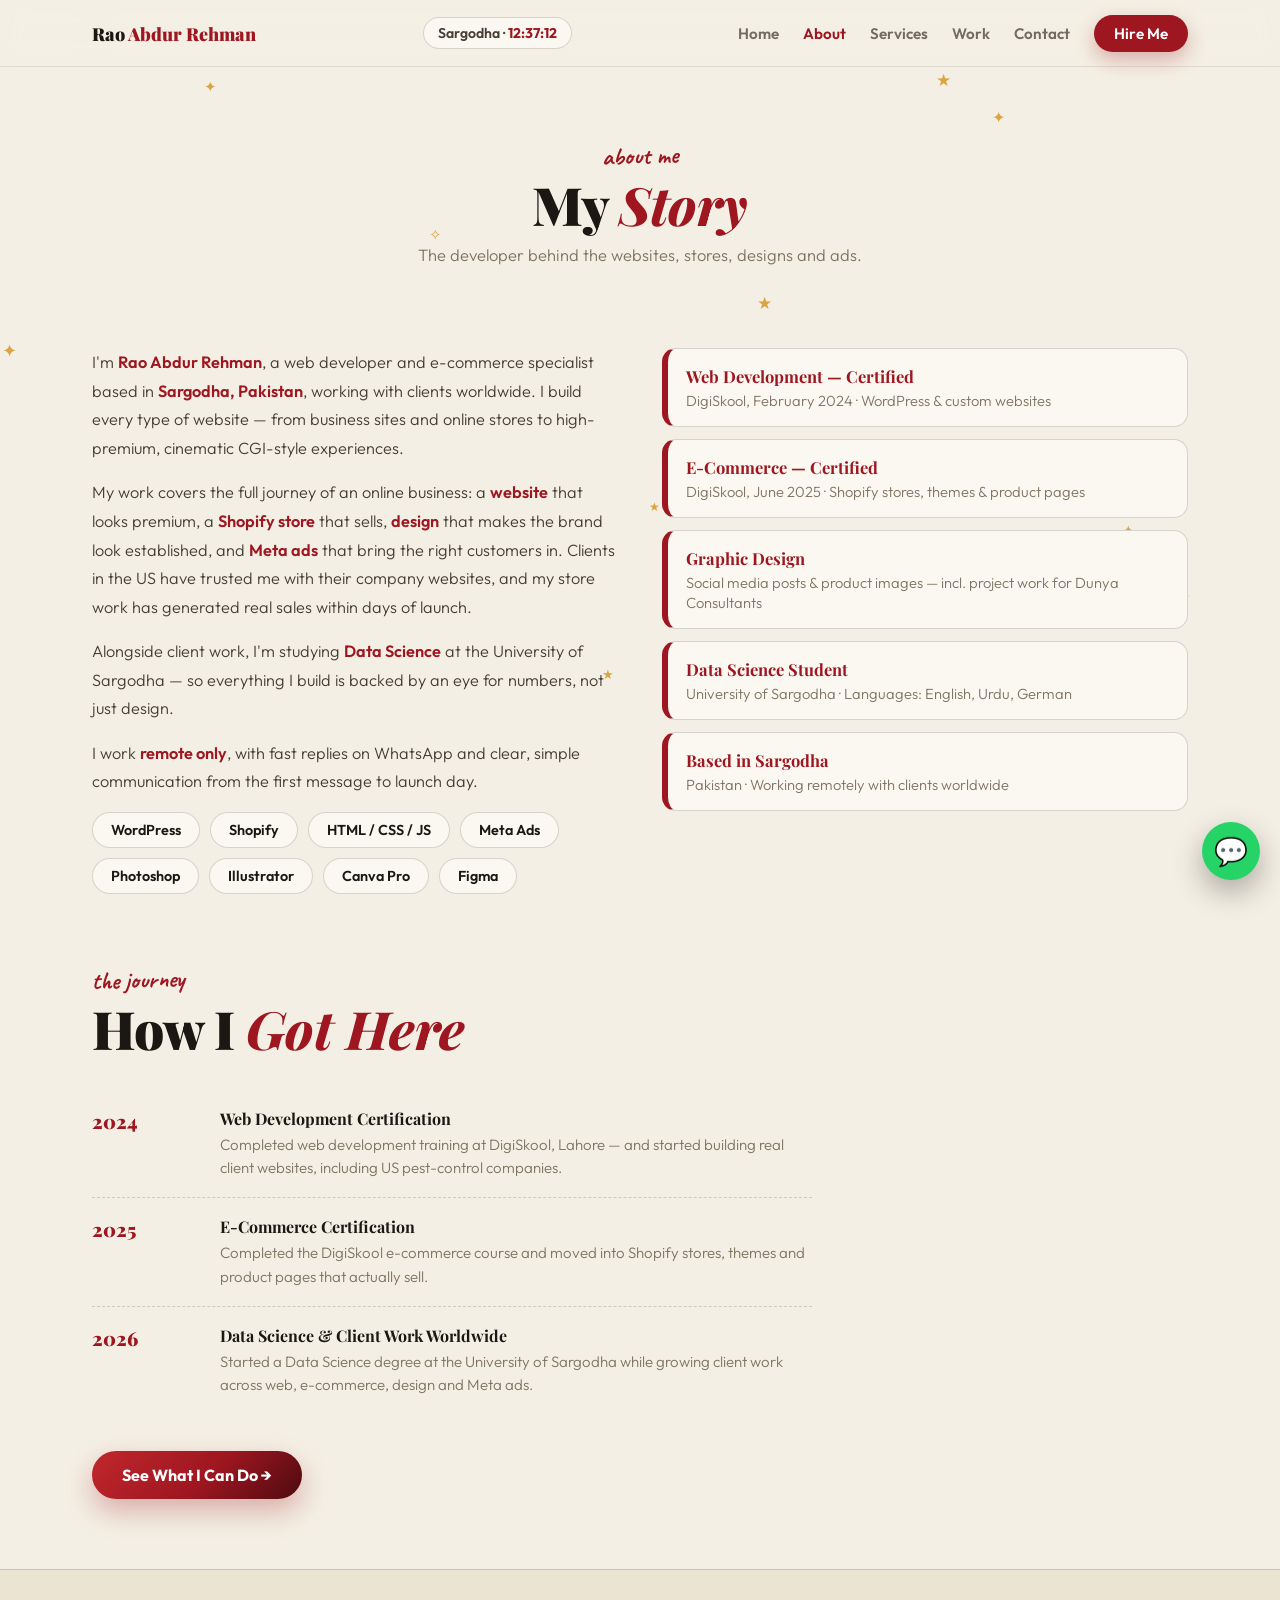
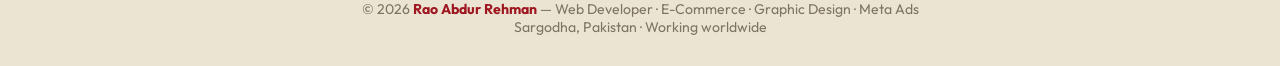
==== about.html @ e7308404 "Add files via upload" ====
<!DOCTYPE html>
<html lang="en">
<head>
<meta charset="UTF-8">
<meta name="viewport" content="width=device-width, initial-scale=1.0">
<title>About — Rao Abdur Rehman</title>
<meta name="description" content="About Rao Abdur Rehman — web developer, e-commerce specialist, graphic designer and Meta ads manager from Sargodha, Pakistan, studying Data Science at the University of Sargodha.">
<link rel="preconnect" href="https://fonts.googleapis.com">
<link rel="preconnect" href="https://fonts.gstatic.com" crossorigin>
<link href="https://fonts.googleapis.com/css2?family=Playfair+Display:ital,wght@0,600;0,800;0,900;1,600;1,800&family=Caveat:wght@600;700&family=Outfit:wght@300;400;500;600;700;800&display=swap" rel="stylesheet">
<link rel="stylesheet" href="style.css">
</head>
<body>

<nav>
  <div class="wrap nav-in">
    <a class="brand" href="index.html">Rao <span>Abdur Rehman</span></a>
    <div class="clock">Sargodha · <b id="clock">--:--:--</b></div>
    <div class="nav-links">
      <a href="index.html">Home</a>
      <a href="about.html" class="active">About</a>
      <a href="services.html">Services</a>
      <a href="work.html">Work</a>
      <a href="contact.html">Contact</a>
      <a href="https://wa.me/923198798119?text=Hi%20Rao%2C%20I%20want%20to%20discuss%20a%20project." target="_blank" rel="noopener" class="nav-cta">Hire Me</a>
    </div>
  </div>
</nav>

<div class="page-head">
  <div class="wrap">
    <span class="script sec-script">about me</span>
    <h2>My <em>Story</em></h2>
    <p class="sec-sub">The developer behind the websites, stores, designs and ads.</p>
  </div>
</div>

<section>
  <div class="wrap">
    <div class="about">
      <div class="reveal">
        <p>I'm <b>Rao Abdur Rehman</b>, a web developer and e-commerce specialist based in <b>Sargodha, Pakistan</b>, working with clients worldwide. I build every type of website — from business sites and online stores to high-premium, cinematic CGI-style experiences.</p>
        <p>My work covers the full journey of an online business: a <b>website</b> that looks premium, a <b>Shopify store</b> that sells, <b>design</b> that makes the brand look established, and <b>Meta ads</b> that bring the right customers in. Clients in the US have trusted me with their company websites, and my store work has generated real sales within days of launch.</p>
        <p>Alongside client work, I'm studying <b>Data Science</b> at the University of Sargodha — so everything I build is backed by an eye for numbers, not just design.</p>
        <p>I work <b>remote only</b>, with fast replies on WhatsApp and clear, simple communication from the first message to launch day.</p>
        <div class="chips">
          <span class="chip">WordPress</span><span class="chip">Shopify</span><span class="chip">HTML / CSS / JS</span><span class="chip">Meta Ads</span><span class="chip">Photoshop</span><span class="chip">Illustrator</span><span class="chip">Canva Pro</span><span class="chip">Figma</span>
        </div>
      </div>
      <div class="facts reveal">
        <div class="fact"><b>Web Development — Certified</b><span>DigiSkool, February 2024 · WordPress & custom websites</span></div>
        <div class="fact"><b>E-Commerce — Certified</b><span>DigiSkool, June 2025 · Shopify stores, themes & product pages</span></div>
        <div class="fact"><b>Graphic Design</b><span>Social media posts & product images — incl. project work for Dunya Consultants</span></div>
        <div class="fact"><b>Data Science Student</b><span>University of Sargodha · Languages: English, Urdu, German</span></div>
        <div class="fact"><b>Based in Sargodha</b><span>Pakistan · Working remotely with clients worldwide</span></div>
      </div>
    </div>
  </div>
</section>

<section style="padding-top:0">
  <div class="wrap">
    <div class="sec-head">
      <span class="script sec-script">the journey</span>
      <h2>How I <em>Got Here</em></h2>
    </div>
    <div class="timeline reveal">
      <div class="tl"><div class="yr">2024</div><div><h4>Web Development Certification</h4><p>Completed web development training at DigiSkool, Lahore — and started building real client websites, including US pest-control companies.</p></div></div>
      <div class="tl"><div class="yr">2025</div><div><h4>E-Commerce Certification</h4><p>Completed the DigiSkool e-commerce course and moved into Shopify stores, themes and product pages that actually sell.</p></div></div>
      <div class="tl"><div class="yr">2026</div><div><h4>Data Science & Client Work Worldwide</h4><p>Started a Data Science degree at the University of Sargodha while growing client work across web, e-commerce, design and Meta ads.</p></div></div>
    </div>
    <div style="margin-top:36px"><a class="btn btn-red" href="services.html">See What I Can Do →</a></div>
  </div>
</section>

<footer>
  <div class="wrap">© 2026 <b>Rao Abdur Rehman</b> — Web Developer · E-Commerce · Graphic Design · Meta Ads<br>Sargodha, Pakistan · Working worldwide</div>
</footer>

<a class="wa-float" href="https://wa.me/923198798119?text=Hi%20Rao%2C%20I%20want%20to%20discuss%20a%20project." target="_blank" rel="noopener" aria-label="Chat on WhatsApp">💬</a>
<script src="script.js"></script>
</body>
</html>
---- style.css ----
/* Rao Abdur Rehman — Personal Portfolio
   Theme: same as his graphic-designer portfolio (light cream, arched doors) */
:root{
  --paper:#f4efe4; --paper-2:#ece4d2; --card:#fbf8f1;
  --ink:#1b1712; --ink-2:#453e33; --muted:#7d7462;
  --line:rgba(27,23,18,.16); --line-soft:rgba(27,23,18,.09);
  --red:#9d1620; --red-bright:#c1272d; --red-deep:#4d0a10;
  --gold:#b8892f; --gold-bright:#d9a441;
  --room:#221016; --room-2:#2e161d;
  --shadow:0 24px 48px rgba(46,28,10,.16);
}
*{margin:0;padding:0;box-sizing:border-box}
html{scroll-behavior:smooth}
body{background:var(--paper);color:var(--ink-2);font-family:'Outfit',sans-serif;overflow-x:hidden}
a{text-decoration:none;color:inherit}
.wrap{max-width:1140px;margin:0 auto;padding:0 22px}
::selection{background:var(--red);color:#fff}
.script{font-family:'Caveat',cursive;font-weight:700;color:var(--red)}

/* sparkles */
.spark{position:fixed;color:var(--gold-bright);pointer-events:none;z-index:1;animation:twinkle 3.4s ease-in-out infinite}
@keyframes twinkle{0%,100%{opacity:.12;transform:scale(.7) rotate(0deg)}50%{opacity:.55;transform:scale(1.15) rotate(40deg)}}

/* ---------- NAV ---------- */
nav{position:fixed;top:0;left:0;right:0;z-index:60;background:color-mix(in srgb,var(--paper) 88%,transparent);backdrop-filter:blur(12px);border-bottom:1px solid var(--line-soft)}
.nav-in{display:flex;align-items:center;justify-content:space-between;height:66px;gap:14px}
.brand{font-family:'Playfair Display',Georgia,serif;font-weight:900;font-size:1.12rem;color:var(--ink);white-space:nowrap}
.brand span{color:var(--red)}
.clock{font-weight:600;font-size:.88rem;color:var(--ink-2);background:var(--card);border:1px solid var(--line);padding:6px 14px;border-radius:999px;white-space:nowrap}
.clock b{color:var(--red)}
.nav-links{display:flex;gap:24px;font-size:.95rem;font-weight:600;align-items:center}
.nav-links a{color:var(--ink-2);opacity:.75;transition:.25s}
.nav-links a:hover,.nav-links a.active{opacity:1;color:var(--red)}
.nav-cta{background:var(--red);color:#fff!important;padding:9px 20px;border-radius:999px;opacity:1!important;box-shadow:0 8px 20px rgba(157,22,32,.3)}
.nav-cta:hover{background:var(--red-bright);transform:translateY(-1px)}
@media(max-width:900px){.nav-links a:not(.nav-cta){display:none}.clock{display:none}}

/* ---------- BUTTONS ---------- */
.btn{padding:14px 30px;border-radius:999px;font-weight:700;font-size:1rem;transition:.25s;display:inline-block}
.btn-red{background:linear-gradient(135deg,var(--red-bright),var(--red) 55%,var(--red-deep));color:#fff;box-shadow:0 12px 28px rgba(157,22,32,.3)}
.btn-red:hover{transform:translateY(-2px) scale(1.02);box-shadow:0 18px 34px rgba(157,22,32,.38)}
.btn-ghost{border:1.5px solid var(--gold);color:var(--ink);background:rgba(251,248,241,.7)}
.btn-ghost:hover{background:#f0d98c;transform:translateY(-2px)}

/* ---------- HERO ---------- */
header{position:relative;padding:148px 0 0;background:linear-gradient(180deg,var(--paper),var(--paper-2))}
.hero{display:grid;grid-template-columns:1.12fr .88fr;gap:40px;align-items:center;position:relative;z-index:2;padding-bottom:56px}
@media(max-width:860px){.hero{grid-template-columns:1fr;text-align:center}}
.hello{font-family:'Caveat',cursive;font-weight:700;color:var(--red);font-size:clamp(1.7rem,3.4vw,2.3rem);transform:rotate(-1.5deg);display:inline-block}
h1{font-family:'Playfair Display',Georgia,serif;font-weight:900;color:var(--ink);font-size:clamp(2.9rem,7vw,5rem);line-height:1.02;margin:8px 0 4px;letter-spacing:-.01em}
h1 .gold{background:linear-gradient(115deg,var(--red) 10%,var(--gold-bright) 55%,var(--red-deep));-webkit-background-clip:text;background-clip:text;color:transparent;background-size:200% 100%;animation:shine 5s linear infinite}
@keyframes shine{to{background-position:200% 0}}
.roles{margin:16px 0 4px;font-size:1.12rem;font-weight:700;color:var(--ink);min-height:1.6em}
.roles .flip{display:inline-block;color:var(--red);animation:flipIn .6s cubic-bezier(.2,.9,.3,1.4)}
@keyframes flipIn{from{transform:rotateX(85deg) translateY(8px);opacity:0}to{transform:none;opacity:1}}
.hero p.lead{margin-top:12px;font-size:1.05rem;font-weight:300;line-height:1.65;color:var(--ink-2);max-width:540px}
@media(max-width:860px){.hero p.lead{margin-inline:auto}}
.hero-btns{display:flex;gap:14px;margin-top:28px;flex-wrap:wrap}
@media(max-width:860px){.hero-btns{justify-content:center}}
.hero-photo{position:relative;display:flex;justify-content:center}
.hero-photo .halo{position:absolute;width:80%;aspect-ratio:1;border-radius:50%;background:radial-gradient(circle,rgba(217,164,65,.4),transparent 65%);top:2%;animation:pulse 4.5s ease-in-out infinite}
@keyframes pulse{0%,100%{transform:scale(1);opacity:.8}50%{transform:scale(1.09);opacity:1}}
.hero-photo img{width:min(400px,86%);position:relative;filter:drop-shadow(0 24px 40px rgba(77,10,16,.3));animation:floaty 6s ease-in-out infinite}
@keyframes floaty{0%,100%{transform:translateY(0)}50%{transform:translateY(-13px)}}
.badge{position:absolute;right:2%;bottom:8%;width:118px;height:118px;z-index:3;animation:spin 16s linear infinite}
@keyframes spin{to{transform:rotate(360deg)}}
.badge text{font-size:10.2px;font-weight:700;letter-spacing:2.6px;fill:var(--red)}
.badge .star{font-size:20px;fill:var(--gold)}
@media(max-width:860px){.badge{display:none}}

/* hero strip */
.hero-strip{position:relative;z-index:2;border-top:1px solid var(--line);display:flex;flex-wrap:wrap;gap:8px 0;justify-content:space-between;padding:15px 0 17px;font-size:.7rem;font-weight:800;letter-spacing:.24em;text-transform:uppercase;color:var(--muted)}
.hero-strip .on{color:var(--ink)}

/* ---------- MARQUEE ---------- */
.marquee{background:var(--red-deep);border-block:1px solid rgba(217,164,65,.35);overflow:hidden;padding:13px 0}
.marquee-track{display:flex;width:max-content;animation:scrollx 30s linear infinite}
.marquee span{font-family:'Playfair Display',Georgia,serif;font-weight:700;font-size:1.02rem;letter-spacing:.16em;text-transform:uppercase;color:#f3dfba;padding:0 16px;white-space:nowrap}
.marquee span b{color:var(--gold-bright);font-weight:400}
@keyframes scrollx{from{transform:translateX(0)}to{transform:translateX(-50%)}}

/* ---------- STATS ---------- */
.stats{display:grid;grid-template-columns:repeat(4,1fr);gap:14px;margin:52px 0 0}
@media(max-width:760px){.stats{grid-template-columns:repeat(2,1fr)}}
.stat{background:var(--card);border:1.5px solid var(--line);border-radius:18px;padding:20px 10px;text-align:center;transition:.3s;box-shadow:var(--shadow)}
.stat:hover{transform:translateY(-4px) rotate(-.6deg);border-color:var(--gold)}
.stat b{font-family:'Playfair Display',Georgia,serif;font-size:1.9rem;color:var(--red);display:block}
.stat small{color:var(--muted);font-size:.83rem;font-weight:600}

/* ---------- SECTIONS ---------- */
section{padding:70px 0;position:relative;z-index:2}
.sec-head{margin-bottom:34px;max-width:760px}
.sec-head.center{margin-inline:auto;text-align:center}
.sec-script{font-size:1.55rem;transform:rotate(-1.5deg);display:inline-block}
h2{font-family:'Playfair Display',Georgia,serif;font-weight:900;color:var(--ink);font-size:clamp(2rem,4.8vw,3.3rem);line-height:1.04;margin:6px 0 10px;letter-spacing:-.01em}
h2 em{font-style:italic;font-weight:800;color:var(--red)}
.sec-sub{color:var(--muted);font-size:1.03rem;max-width:620px;line-height:1.6;font-weight:300}
.sec-head.center .sec-sub{margin-inline:auto}
.page-head{padding:140px 0 10px;text-align:center}
.page-head .sec-sub{margin-inline:auto}

/* reveal */
.reveal.in{animation:revealUp .65s cubic-bezier(.2,.8,.25,1) both}
@keyframes revealUp{from{opacity:0;transform:translateY(22px)}to{opacity:1;transform:none}}

/* ---------- DOORS (same shape & animation as the graphic-designer portfolio) ---------- */
.doors-sec{background:linear-gradient(180deg,var(--paper) 0%,var(--paper-2) 100%)}
.doors{display:grid;grid-template-columns:repeat(4,1fr);gap:18px;transition:transform .8s cubic-bezier(.55,.06,.75,.4),opacity .5s ease .3s}
.doors-clip{overflow:hidden;padding:28px;margin:-28px;scroll-margin-top:84px}
.doors.zoom{transform:scale(2.8);opacity:0}
.doors.back-in{animation:doorsIn .55s cubic-bezier(.2,.8,.25,1) both}
@keyframes doorsIn{from{opacity:0;transform:scale(1.05)}to{opacity:1;transform:none}}
@media (max-width:760px){.doors.zoom{transform:scale(3.3)}}
.door{appearance:none;background:transparent;border:0;cursor:pointer;font:inherit;text-align:center;padding:0;color:var(--ink);min-height:0;width:100%}
.door .frame{display:block;position:relative;height:290px;border-radius:150px 150px 12px 12px;background:linear-gradient(180deg,rgba(0,0,0,.28),rgba(0,0,0,0) 30%),var(--card);border:1.5px solid var(--ink);padding:12px 12px 0;overflow:hidden;box-shadow:var(--shadow);perspective:900px}
.door .inner-room{position:absolute;inset:12px 12px 0;border-radius:140px 140px 6px 6px;background:radial-gradient(200px 150px at 50% 30%,rgba(238,194,106,.35),transparent 70%),var(--room);display:flex;flex-direction:column;align-items:center;justify-content:center;gap:7px;padding:20px 14px}
.inner-room .ir-emoji{font-size:1.9rem;line-height:1}
.inner-room .ir-count{font-family:'Playfair Display',Georgia,serif;font-weight:900;font-size:2rem;color:#f6ecdc;line-height:1}
.inner-room .ir-label{font-size:.68rem;font-weight:800;letter-spacing:.2em;text-transform:uppercase;color:#cdbb9d}
.inner-room .ir-open{font-family:'Caveat',cursive;font-size:1.15rem;color:var(--gold-bright)}
.door .leaf{position:absolute;inset:12px 12px 0;border-radius:140px 140px 6px 6px;z-index:2;transform-origin:left center;transition:transform .8s cubic-bezier(.3,.7,.3,1);border:1.5px solid rgba(0,0,0,.45);display:flex;flex-direction:column;align-items:center;justify-content:center;gap:8px;backface-visibility:hidden}
.door[data-door="web"] .leaf{background:linear-gradient(165deg,#c1272d,#7c1019 70%)}
.door[data-door="shop"] .leaf{background:linear-gradient(165deg,#d9a441,#9a6d1c 70%)}
.door[data-door="design"] .leaf{background:linear-gradient(165deg,#31572c,#1c3319 70%)}
.door[data-door="ads"] .leaf{background:linear-gradient(165deg,#4a3226,#2a1a12 70%)}
.leaf .panel-lines{position:absolute;inset:16px;border:1.5px solid rgba(255,255,255,.28);border-radius:120px 120px 4px 4px;pointer-events:none}
.leaf .knob{position:absolute;right:16px;top:56%;width:15px;height:15px;border-radius:50%;background:radial-gradient(circle at 35% 35%,#ffe9b0,#b8892f 70%);border:1px solid rgba(0,0,0,.4);box-shadow:0 2px 6px rgba(0,0,0,.4)}
.leaf .door-num{font-family:'Caveat',cursive;font-size:1.6rem;color:rgba(255,255,255,.9);position:relative}
.door.open .leaf{transform:rotateY(-102deg)}
.door .door-name{display:block;margin-top:16px;font-family:'Playfair Display',Georgia,serif;font-weight:800;font-size:1.14rem;color:var(--ink);line-height:1.25}
.door .door-tag{display:block;margin-top:4px;font-size:.86rem;color:var(--muted)}
.door:focus-visible{outline:3px solid var(--gold);outline-offset:4px;border-radius:14px}
.door:not(.open):hover .leaf{transform:rotateY(-14deg)}
.knock-hint{text-align:center;margin:20px 0 0;font-family:'Caveat',cursive;font-size:1.3rem;color:var(--gold)}
@media (max-width:900px){.doors{grid-template-columns:repeat(2,1fr)}}
@media (max-width:520px){.door .frame{height:225px}}

/* room panel */
.room{margin-top:30px;background:linear-gradient(170deg,var(--room-2),var(--room));border:1.5px solid var(--ink);border-radius:20px;padding:clamp(22px,4vw,40px);color:#e9dcc4;box-shadow:var(--shadow);position:relative;overflow:hidden;scroll-margin-top:84px}
.room[hidden]{display:none}
.room.enter{animation:roomIn .6s cubic-bezier(.2,.8,.25,1) both}
@keyframes roomIn{from{opacity:0;transform:scale(1.05) translateY(16px)}to{opacity:1;transform:none}}
.room-back{position:relative;z-index:2;appearance:none;cursor:pointer;font:inherit;display:inline-flex;align-items:center;gap:8px;margin-bottom:20px;background:transparent;color:var(--gold-bright);border:1.5px solid rgba(238,194,106,.55);font-weight:800;font-size:.86rem;padding:10px 18px;border-radius:999px;min-height:2.75rem;transition:background .15s ease,color .15s ease}
.room-back:hover{background:var(--gold-bright);color:#2a1403}
.room .rk{font-family:'Caveat',cursive;font-size:1.3rem;color:var(--gold-bright)}
.room h3{font-family:'Playfair Display',Georgia,serif;font-weight:900;font-size:clamp(1.8rem,4vw,2.6rem);color:#f6ecdc;margin:4px 0 10px}
.room p{max-width:640px;line-height:1.65;font-weight:300;color:#e9dcc4}
.room ul{list-style:none;max-width:560px;margin:24px 0 6px;text-align:left}
.room li{background:rgba(251,248,241,.07);border:1px solid rgba(238,194,106,.25);border-radius:12px;padding:12px 16px 12px 42px;margin-bottom:10px;position:relative;font-weight:400;color:#f0e4cb}
.room li::before{content:"✦";position:absolute;left:15px;color:var(--gold-bright)}
.room .cta{margin-top:26px}

/* ---------- CARDS / SERVICES PAGE ---------- */
.grid2{display:grid;grid-template-columns:repeat(2,1fr);gap:22px}
@media(max-width:860px){.grid2{grid-template-columns:1fr}}
.scard{background:var(--card);border:1.5px solid var(--line);border-radius:20px;padding:32px 28px;transition:.3s;position:relative;overflow:hidden;box-shadow:var(--shadow)}
.scard::before{content:"";position:absolute;inset:0;background:radial-gradient(420px 200px at 15% -10%,rgba(217,164,65,.16),transparent 60%);pointer-events:none}
.scard:hover{transform:translateY(-5px);border-color:var(--gold)}
.scard .ico{font-size:2rem;margin-bottom:14px}
.scard h3{font-family:'Playfair Display',Georgia,serif;font-size:1.45rem;font-weight:800;color:var(--red);margin-bottom:10px}
.scard p{font-weight:300;line-height:1.65;color:var(--ink-2);margin-bottom:16px}
.scard ul{list-style:none;margin-bottom:22px}
.scard li{padding:6px 0 6px 24px;position:relative;font-size:.95rem;color:var(--ink-2);font-weight:300}
.scard li::before{content:"✦";position:absolute;left:0;color:var(--gold)}

/* process */
.steps{display:grid;grid-template-columns:repeat(4,1fr);gap:16px}
@media(max-width:900px){.steps{grid-template-columns:repeat(2,1fr)}}
@media(max-width:520px){.steps{grid-template-columns:1fr}}
.step{background:var(--card);border:1.5px solid var(--line);border-radius:18px;padding:24px 20px;text-align:center;transition:.3s}
.step:hover{transform:translateY(-4px);border-color:var(--gold)}
.step .n{font-family:'Caveat',cursive;font-size:1.7rem;color:var(--gold)}
.step h4{font-family:'Playfair Display',Georgia,serif;color:var(--ink);font-size:1.12rem;margin:4px 0 8px}
.step p{font-size:.92rem;font-weight:300;color:var(--muted);line-height:1.55}

/* ---------- ABOUT ---------- */
.about{display:grid;grid-template-columns:1fr 1fr;gap:44px;align-items:start}
@media(max-width:860px){.about{grid-template-columns:1fr}}
.about p{line-height:1.75;font-weight:300;color:var(--ink-2);margin-bottom:16px;font-size:1.02rem}
.about p b{color:var(--red);font-weight:600}
.facts{display:grid;gap:12px}
.fact{background:var(--card);border:1.5px solid var(--line);border-left:6px solid var(--red);border-radius:14px;padding:16px 18px;transition:.3s}
.fact:hover{transform:translateX(6px);border-color:var(--gold)}
.fact b{display:block;font-family:'Playfair Display',Georgia,serif;color:var(--red);font-size:1.03rem;margin-bottom:3px}
.fact span{font-size:.92rem;color:var(--muted);font-weight:300}
.chips{display:flex;flex-wrap:wrap;gap:10px;margin-top:8px}
.chip{background:var(--card);border:1.5px solid var(--line);border-radius:999px;padding:8px 18px;font-weight:600;font-size:.9rem;color:var(--ink);transition:.25s}
.chip:hover{border-color:var(--gold);background:#f0d98c;transform:translateY(-2px)}
.timeline{display:grid;gap:0;max-width:720px}
.tl{display:grid;grid-template-columns:110px 1fr;gap:18px;padding:18px 0;border-bottom:1px dashed var(--line)}
.tl:last-child{border-bottom:0}
.tl .yr{font-family:'Playfair Display',Georgia,serif;font-weight:900;color:var(--red);font-size:1.2rem}
.tl h4{font-family:'Playfair Display',Georgia,serif;color:var(--ink);margin-bottom:4px}
.tl p{font-size:.94rem;font-weight:300;color:var(--muted);line-height:1.55}

/* ---------- WORK ---------- */
.work{display:grid;grid-template-columns:repeat(3,1fr);gap:18px}
@media(max-width:860px){.work{grid-template-columns:1fr}}
.w{background:var(--card);border:1.5px solid var(--line);border-radius:18px;padding:24px;transition:.3s;box-shadow:var(--shadow)}
.w:hover{border-color:var(--gold);transform:translateY(-5px) rotate(-.5deg)}
.w .tag{font-size:.68rem;font-weight:800;letter-spacing:.18em;text-transform:uppercase;color:var(--gold)}
.w h4{font-family:'Playfair Display',Georgia,serif;color:var(--red);font-size:1.16rem;margin:6px 0 6px}
.w p{font-size:.92rem;font-weight:300;color:var(--muted);line-height:1.55}
.w a{color:var(--red);font-size:.85rem;font-weight:700;display:inline-block;margin-top:10px}
.w a:hover{color:var(--gold)}

/* ---------- CONTACT ---------- */
.contact-cards{display:grid;grid-template-columns:repeat(2,1fr);gap:20px;max-width:760px;margin:0 auto}
@media(max-width:700px){.contact-cards{grid-template-columns:1fr}}
.ccard{background:var(--card);border:1.5px solid var(--line);border-radius:20px;padding:30px 24px;text-align:center;transition:.3s;box-shadow:var(--shadow)}
.ccard:hover{transform:translateY(-5px);border-color:var(--gold)}
.ccard .ico{font-size:2.2rem;margin-bottom:10px}
.ccard h3{font-family:'Playfair Display',Georgia,serif;color:var(--ink);margin-bottom:6px}
.ccard p{color:var(--muted);font-weight:300;font-size:.95rem;margin-bottom:18px;line-height:1.55}

/* CTA band + footer */
.cta-band{background:linear-gradient(160deg,var(--room-2),var(--room));border-radius:24px;padding:clamp(28px,5vw,52px);text-align:center;color:#e9dcc4;box-shadow:var(--shadow)}
.cta-band h2{color:#f6ecdc}
.cta-band p{max-width:540px;margin:0 auto;color:#cdbb9d;font-weight:300;line-height:1.65}
.cta-band .row{display:flex;gap:14px;justify-content:center;margin-top:28px;flex-wrap:wrap}
footer{padding:30px 0;text-align:center;border-top:1px solid var(--line);color:var(--muted);font-size:.88rem;background:var(--paper-2)}
footer b{color:var(--red)}
.wa-float{position:fixed;right:20px;bottom:20px;z-index:70;width:58px;height:58px;border-radius:50%;background:#25d366;display:flex;align-items:center;justify-content:center;font-size:1.7rem;box-shadow:0 12px 30px rgba(0,0,0,.3);transition:.25s;animation:pulse 3s ease-in-out infinite}
.wa-float:hover{transform:scale(1.1)}
@media (prefers-reduced-motion: reduce){
  .door .leaf,.doors{transition:none}
  .room.enter,.doors.back-in,.reveal.in{animation:none}
}
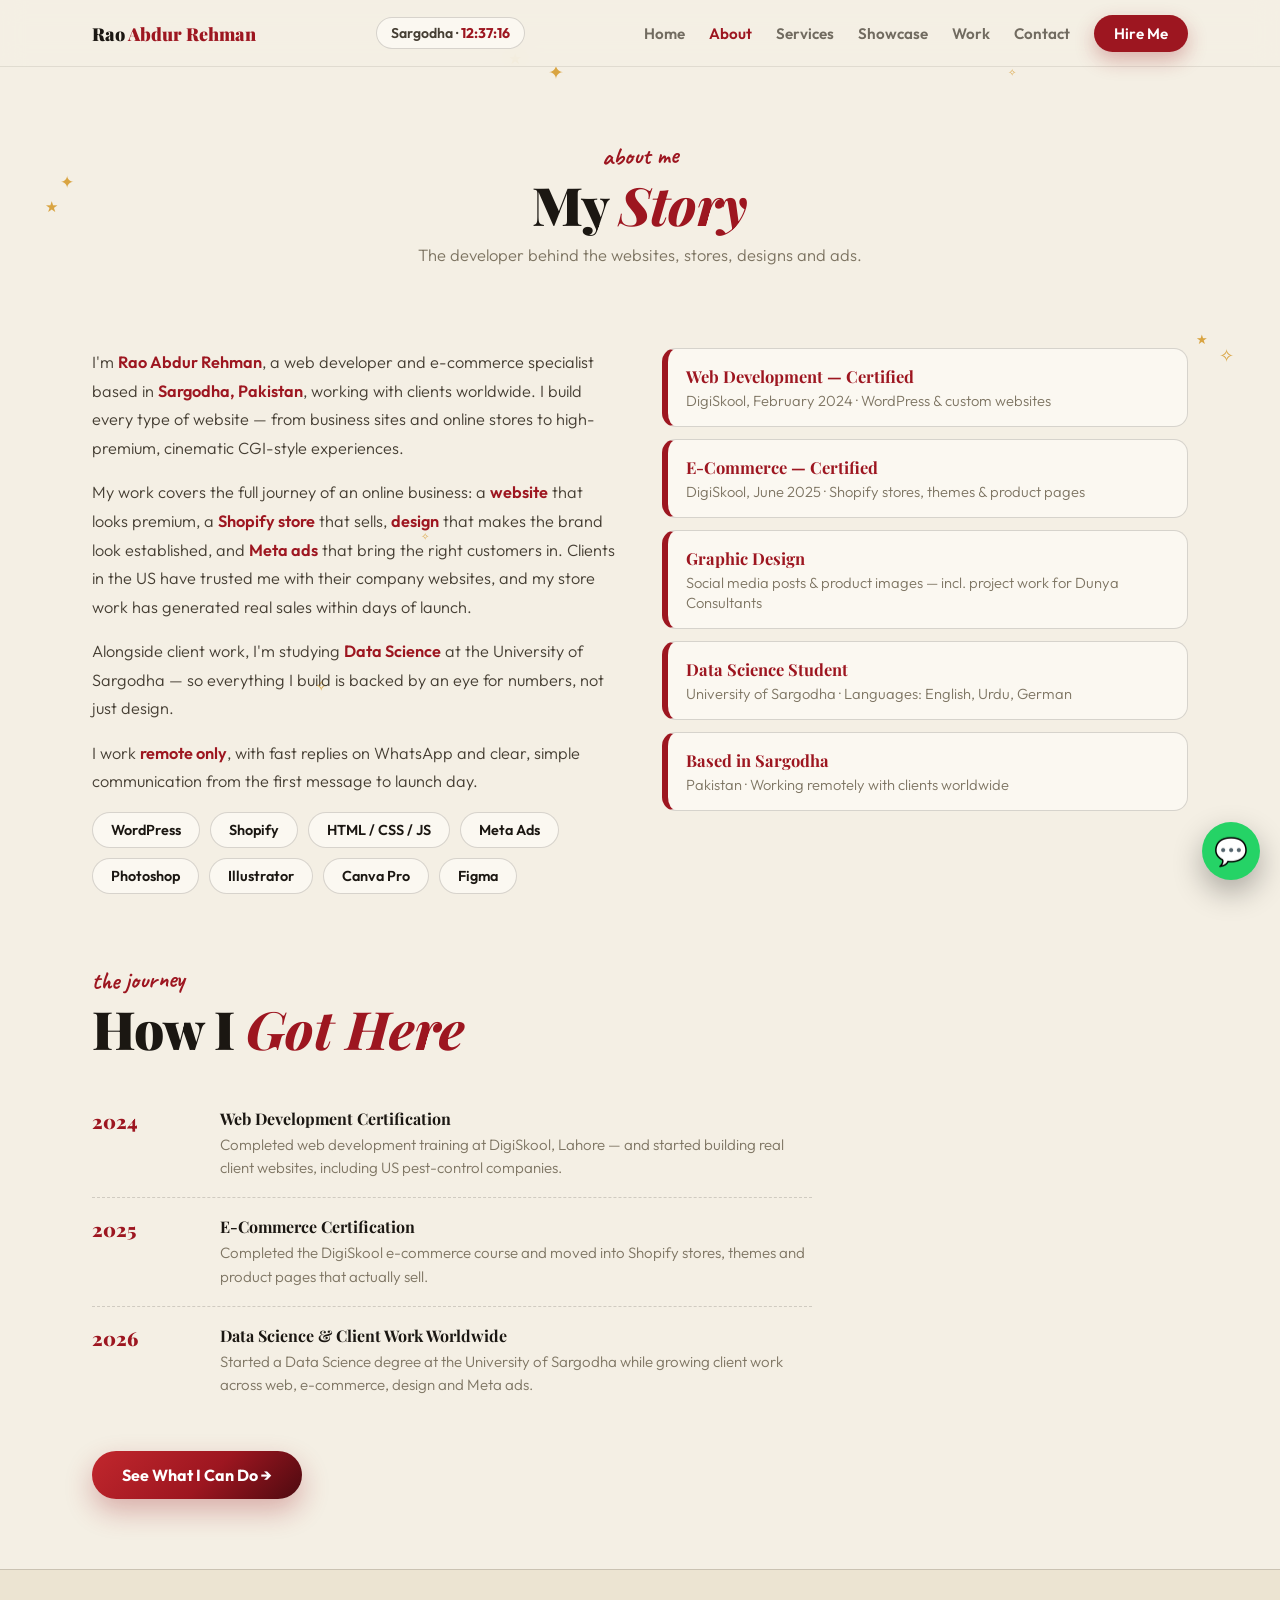
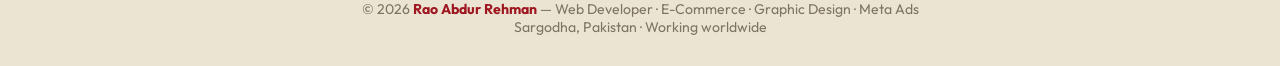
==== commit 8e5becd9: "Add files via upload" ====
--- a/about.html
+++ b/about.html
@@ -20,6 +20,7 @@
       <a href="index.html">Home</a>
       <a href="about.html" class="active">About</a>
       <a href="services.html">Services</a>
+      <a href="showcase.html">Showcase</a>
       <a href="work.html">Work</a>
       <a href="contact.html">Contact</a>
       <a href="https://wa.me/923198798119?text=Hi%20Rao%2C%20I%20want%20to%20discuss%20a%20project." target="_blank" rel="noopener" class="nav-cta">Hire Me</a>
--- a/style.css
+++ b/style.css
@@ -213,6 +213,25 @@
 .ccard h3{font-family:'Playfair Display',Georgia,serif;color:var(--ink);margin-bottom:6px}
 .ccard p{color:var(--muted);font-weight:300;font-size:.95rem;margin-bottom:18px;line-height:1.55}
 
+/* ---------- SHOWCASE GALLERY (inside the rooms) ---------- */
+.gallery{display:grid;grid-template-columns:repeat(3,1fr);gap:16px;margin-top:26px}
+@media(max-width:860px){.gallery{grid-template-columns:repeat(2,1fr)}}
+@media(max-width:520px){.gallery{grid-template-columns:1fr}}
+.gallery.wide{grid-template-columns:repeat(2,1fr)}
+@media(max-width:700px){.gallery.wide{grid-template-columns:1fr}}
+.g-item{margin:0;border-radius:16px;overflow:hidden;background:#170a0e;border:1px solid rgba(238,194,106,.3);transition:.35s;position:relative}
+.g-item:hover{transform:translateY(-5px);border-color:var(--gold-bright);box-shadow:0 20px 40px rgba(0,0,0,.45)}
+.g-item img{width:100%;height:100%;object-fit:cover;display:block;aspect-ratio:1/1;transition:transform .6s cubic-bezier(.2,.8,.25,1)}
+.gallery.wide .g-item img{aspect-ratio:16/10}
+.g-item:hover img{transform:scale(1.06)}
+.g-item figcaption{padding:12px 14px;font-size:.88rem;color:#e9dcc4;line-height:1.45}
+.g-item figcaption b{display:block;font-family:'Playfair Display',Georgia,serif;color:#f6ecdc;font-size:.98rem;margin-bottom:2px}
+.g-item figcaption .by{color:var(--gold-bright);font-size:.74rem;font-weight:800;letter-spacing:.14em;text-transform:uppercase}
+.showreel{margin-top:26px;border-radius:16px;overflow:hidden;border:1px solid rgba(238,194,106,.35);box-shadow:0 20px 44px rgba(0,0,0,.4)}
+.showreel video{width:100%;display:block;max-height:520px;background:#000}
+.showreel figcaption{padding:12px 14px;font-size:.88rem;color:#e9dcc4;background:#170a0e}
+.showreel figcaption b{font-family:'Playfair Display',Georgia,serif;color:#f6ecdc}
+
 /* CTA band + footer */
 .cta-band{background:linear-gradient(160deg,var(--room-2),var(--room));border-radius:24px;padding:clamp(28px,5vw,52px);text-align:center;color:#e9dcc4;box-shadow:var(--shadow)}
 .cta-band h2{color:#f6ecdc}
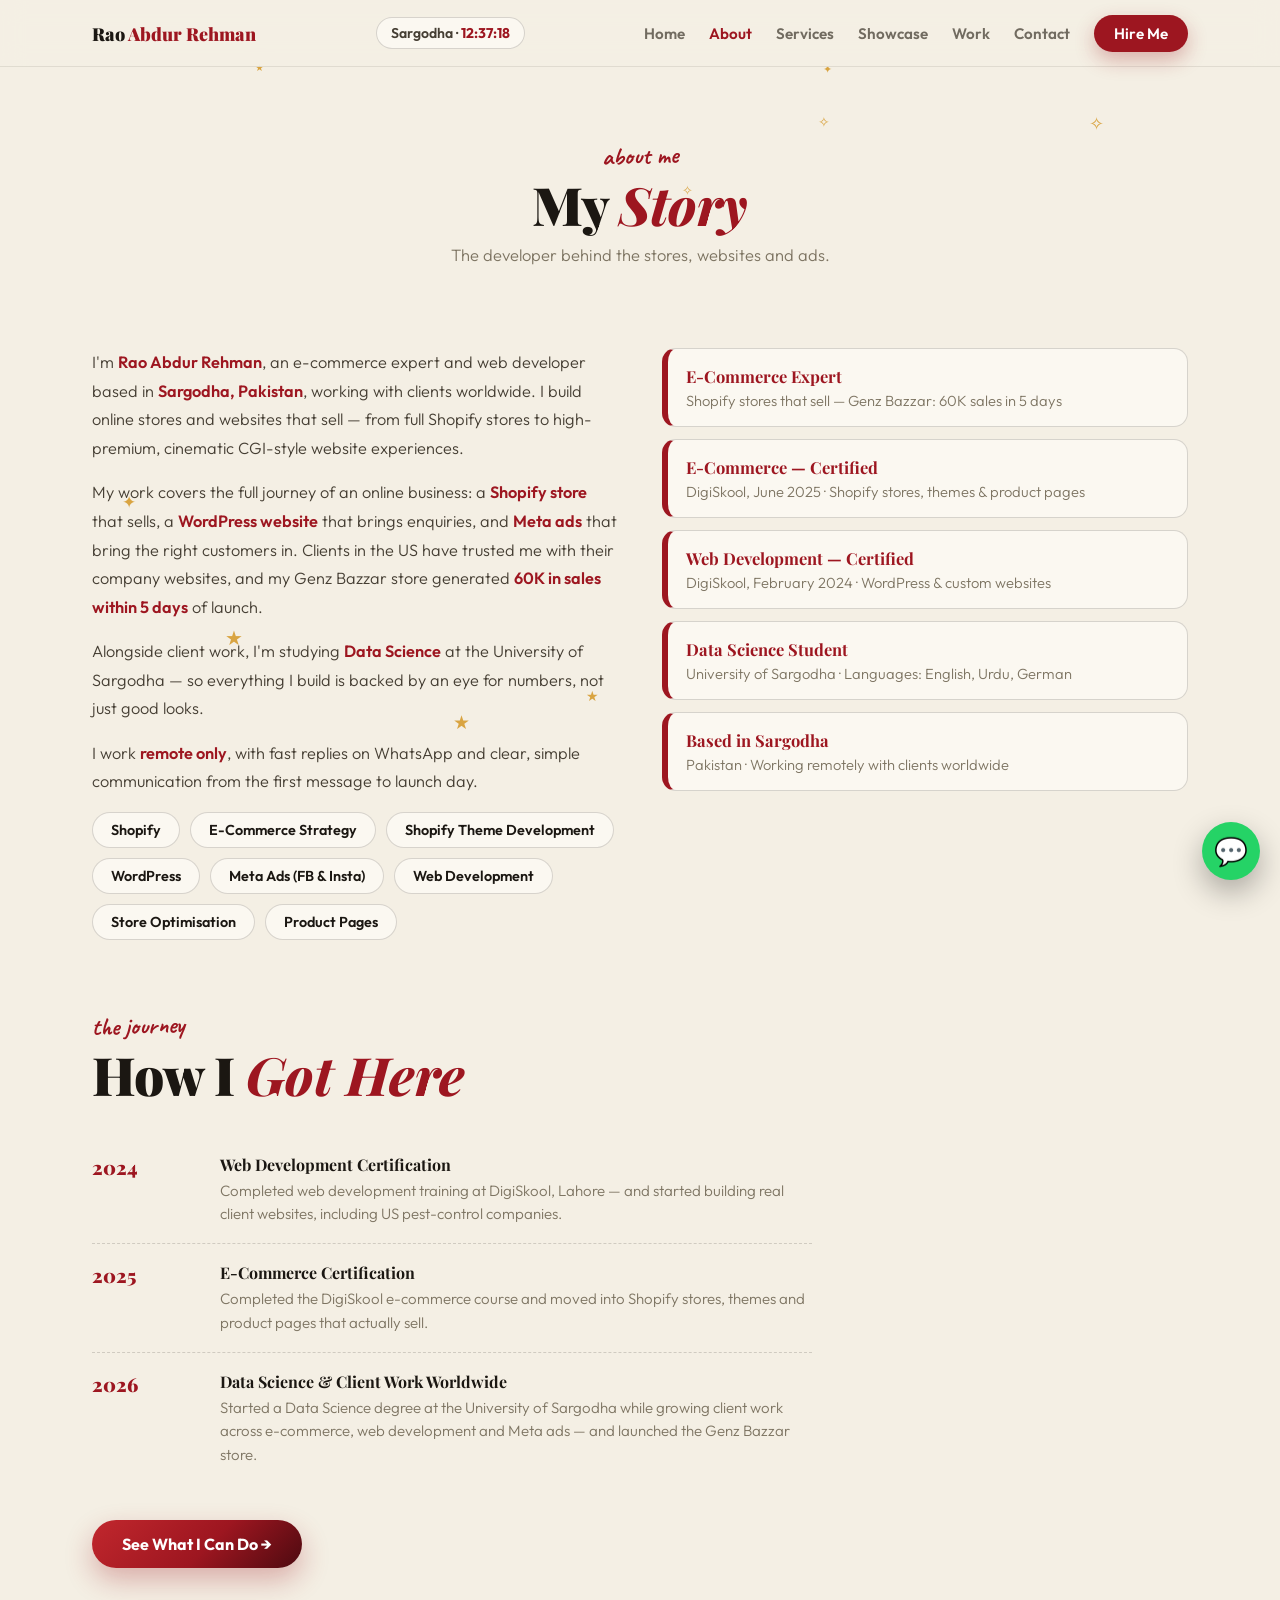
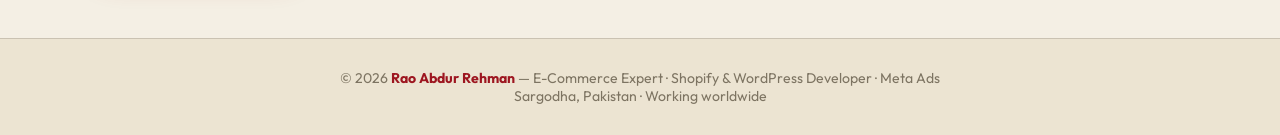
==== commit 262c4534: "Reposition site as E-Commerce Expert" ====
--- a/about.html
+++ b/about.html
@@ -3,8 +3,8 @@
 <head>
 <meta charset="UTF-8">
 <meta name="viewport" content="width=device-width, initial-scale=1.0">
-<title>About — Rao Abdur Rehman</title>
-<meta name="description" content="About Rao Abdur Rehman — web developer, e-commerce specialist, graphic designer and Meta ads manager from Sargodha, Pakistan, studying Data Science at the University of Sargodha.">
+<title>About — Rao Abdur Rehman, E-Commerce Expert</title>
+<meta name="description" content="About Rao Abdur Rehman — E-Commerce Expert, Shopify & WordPress developer and Meta ads specialist from Sargodha, Pakistan, studying Data Science at the University of Sargodha.">
 <link rel="preconnect" href="https://fonts.googleapis.com">
 <link rel="preconnect" href="https://fonts.gstatic.com" crossorigin>
 <link href="https://fonts.googleapis.com/css2?family=Playfair+Display:ital,wght@0,600;0,800;0,900;1,600;1,800&family=Caveat:wght@600;700&family=Outfit:wght@300;400;500;600;700;800&display=swap" rel="stylesheet">
@@ -32,7 +32,7 @@
   <div class="wrap">
     <span class="script sec-script">about me</span>
     <h2>My <em>Story</em></h2>
-    <p class="sec-sub">The developer behind the websites, stores, designs and ads.</p>
+    <p class="sec-sub">The developer behind the stores, websites and ads.</p>
   </div>
 </div>
 
@@ -40,18 +40,18 @@
   <div class="wrap">
     <div class="about">
       <div class="reveal">
-        <p>I'm <b>Rao Abdur Rehman</b>, a web developer and e-commerce specialist based in <b>Sargodha, Pakistan</b>, working with clients worldwide. I build every type of website — from business sites and online stores to high-premium, cinematic CGI-style experiences.</p>
-        <p>My work covers the full journey of an online business: a <b>website</b> that looks premium, a <b>Shopify store</b> that sells, <b>design</b> that makes the brand look established, and <b>Meta ads</b> that bring the right customers in. Clients in the US have trusted me with their company websites, and my store work has generated real sales within days of launch.</p>
-        <p>Alongside client work, I'm studying <b>Data Science</b> at the University of Sargodha — so everything I build is backed by an eye for numbers, not just design.</p>
+        <p>I'm <b>Rao Abdur Rehman</b>, an e-commerce expert and web developer based in <b>Sargodha, Pakistan</b>, working with clients worldwide. I build online stores and websites that sell — from full Shopify stores to high-premium, cinematic CGI-style website experiences.</p>
+        <p>My work covers the full journey of an online business: a <b>Shopify store</b> that sells, a <b>WordPress website</b> that brings enquiries, and <b>Meta ads</b> that bring the right customers in. Clients in the US have trusted me with their company websites, and my Genz Bazzar store generated <b>60K in sales within 5 days</b> of launch.</p>
+        <p>Alongside client work, I'm studying <b>Data Science</b> at the University of Sargodha — so everything I build is backed by an eye for numbers, not just good looks.</p>
         <p>I work <b>remote only</b>, with fast replies on WhatsApp and clear, simple communication from the first message to launch day.</p>
         <div class="chips">
-          <span class="chip">WordPress</span><span class="chip">Shopify</span><span class="chip">HTML / CSS / JS</span><span class="chip">Meta Ads</span><span class="chip">Photoshop</span><span class="chip">Illustrator</span><span class="chip">Canva Pro</span><span class="chip">Figma</span>
+          <span class="chip">Shopify</span><span class="chip">E-Commerce Strategy</span><span class="chip">Shopify Theme Development</span><span class="chip">WordPress</span><span class="chip">Meta Ads (FB & Insta)</span><span class="chip">Web Development</span><span class="chip">Store Optimisation</span><span class="chip">Product Pages</span>
         </div>
       </div>
       <div class="facts reveal">
+        <div class="fact"><b>E-Commerce Expert</b><span>Shopify stores that sell — Genz Bazzar: 60K sales in 5 days</span></div>
+        <div class="fact"><b>E-Commerce — Certified</b><span>DigiSkool, June 2025 · Shopify stores, themes & product pages</span></div>
         <div class="fact"><b>Web Development — Certified</b><span>DigiSkool, February 2024 · WordPress & custom websites</span></div>
-        <div class="fact"><b>E-Commerce — Certified</b><span>DigiSkool, June 2025 · Shopify stores, themes & product pages</span></div>
-        <div class="fact"><b>Graphic Design</b><span>Social media posts & product images — incl. project work for Dunya Consultants</span></div>
         <div class="fact"><b>Data Science Student</b><span>University of Sargodha · Languages: English, Urdu, German</span></div>
         <div class="fact"><b>Based in Sargodha</b><span>Pakistan · Working remotely with clients worldwide</span></div>
       </div>
@@ -68,14 +68,14 @@
     <div class="timeline reveal">
       <div class="tl"><div class="yr">2024</div><div><h4>Web Development Certification</h4><p>Completed web development training at DigiSkool, Lahore — and started building real client websites, including US pest-control companies.</p></div></div>
       <div class="tl"><div class="yr">2025</div><div><h4>E-Commerce Certification</h4><p>Completed the DigiSkool e-commerce course and moved into Shopify stores, themes and product pages that actually sell.</p></div></div>
-      <div class="tl"><div class="yr">2026</div><div><h4>Data Science & Client Work Worldwide</h4><p>Started a Data Science degree at the University of Sargodha while growing client work across web, e-commerce, design and Meta ads.</p></div></div>
+      <div class="tl"><div class="yr">2026</div><div><h4>Data Science & Client Work Worldwide</h4><p>Started a Data Science degree at the University of Sargodha while growing client work across e-commerce, web development and Meta ads — and launched the Genz Bazzar store.</p></div></div>
     </div>
     <div style="margin-top:36px"><a class="btn btn-red" href="services.html">See What I Can Do →</a></div>
   </div>
 </section>
 
 <footer>
-  <div class="wrap">© 2026 <b>Rao Abdur Rehman</b> — Web Developer · E-Commerce · Graphic Design · Meta Ads<br>Sargodha, Pakistan · Working worldwide</div>
+  <div class="wrap">© 2026 <b>Rao Abdur Rehman</b> — E-Commerce Expert · Shopify & WordPress Developer · Meta Ads<br>Sargodha, Pakistan · Working worldwide</div>
 </footer>
 
 <a class="wa-float" href="https://wa.me/923198798119?text=Hi%20Rao%2C%20I%20want%20to%20discuss%20a%20project." target="_blank" rel="noopener" aria-label="Chat on WhatsApp">💬</a>
--- a/style.css
+++ b/style.css
@@ -1,5 +1,5 @@
 /* Rao Abdur Rehman — Personal Portfolio
-   Theme: same as his graphic-designer portfolio (light cream, arched doors) */
+   Theme: light cream, arched doors, red & gold */
 :root{
   --paper:#f4efe4; --paper-2:#ece4d2; --card:#fbf8f1;
   --ink:#1b1712; --ink-2:#453e33; --muted:#7d7462;
@@ -50,6 +50,7 @@
 h1{font-family:'Playfair Display',Georgia,serif;font-weight:900;color:var(--ink);font-size:clamp(2.9rem,7vw,5rem);line-height:1.02;margin:8px 0 4px;letter-spacing:-.01em}
 h1 .gold{background:linear-gradient(115deg,var(--red) 10%,var(--gold-bright) 55%,var(--red-deep));-webkit-background-clip:text;background-clip:text;color:transparent;background-size:200% 100%;animation:shine 5s linear infinite}
 @keyframes shine{to{background-position:200% 0}}
+.maintitle{font-family:'Playfair Display',Georgia,serif;font-weight:800;font-size:clamp(1.7rem,3.8vw,2.5rem);color:var(--red);margin-top:10px;letter-spacing:-.01em}
 .roles{margin:16px 0 4px;font-size:1.12rem;font-weight:700;color:var(--ink);min-height:1.6em}
 .roles .flip{display:inline-block;color:var(--red);animation:flipIn .6s cubic-bezier(.2,.9,.3,1.4)}
 @keyframes flipIn{from{transform:rotateX(85deg) translateY(8px);opacity:0}to{transform:none;opacity:1}}
@@ -103,7 +104,7 @@
 .reveal.in{animation:revealUp .65s cubic-bezier(.2,.8,.25,1) both}
 @keyframes revealUp{from{opacity:0;transform:translateY(22px)}to{opacity:1;transform:none}}
 
-/* ---------- DOORS (same shape & animation as the graphic-designer portfolio) ---------- */
+/* ---------- DOORS (arched shape & swing-open animation) ---------- */
 .doors-sec{background:linear-gradient(180deg,var(--paper) 0%,var(--paper-2) 100%)}
 .doors{display:grid;grid-template-columns:repeat(4,1fr);gap:18px;transition:transform .8s cubic-bezier(.55,.06,.75,.4),opacity .5s ease .3s}
 .doors-clip{overflow:hidden;padding:28px;margin:-28px;scroll-margin-top:84px}
@@ -119,9 +120,10 @@
 .inner-room .ir-label{font-size:.68rem;font-weight:800;letter-spacing:.2em;text-transform:uppercase;color:#cdbb9d}
 .inner-room .ir-open{font-family:'Caveat',cursive;font-size:1.15rem;color:var(--gold-bright)}
 .door .leaf{position:absolute;inset:12px 12px 0;border-radius:140px 140px 6px 6px;z-index:2;transform-origin:left center;transition:transform .8s cubic-bezier(.3,.7,.3,1);border:1.5px solid rgba(0,0,0,.45);display:flex;flex-direction:column;align-items:center;justify-content:center;gap:8px;backface-visibility:hidden}
+.door[data-door="shop"] .leaf{background:linear-gradient(165deg,#d9a441,#9a6d1c 70%)}
+.door[data-door="dev"] .leaf{background:linear-gradient(165deg,#c1272d,#7c1019 70%)}
 .door[data-door="web"] .leaf{background:linear-gradient(165deg,#c1272d,#7c1019 70%)}
-.door[data-door="shop"] .leaf{background:linear-gradient(165deg,#d9a441,#9a6d1c 70%)}
-.door[data-door="design"] .leaf{background:linear-gradient(165deg,#31572c,#1c3319 70%)}
+.door[data-door="wp"] .leaf{background:linear-gradient(165deg,#31572c,#1c3319 70%)}
 .door[data-door="ads"] .leaf{background:linear-gradient(165deg,#4a3226,#2a1a12 70%)}
 .leaf .panel-lines{position:absolute;inset:16px;border:1.5px solid rgba(255,255,255,.28);border-radius:120px 120px 4px 4px;pointer-events:none}
 .leaf .knob{position:absolute;right:16px;top:56%;width:15px;height:15px;border-radius:50%;background:radial-gradient(circle at 35% 35%,#ffe9b0,#b8892f 70%);border:1px solid rgba(0,0,0,.4);box-shadow:0 2px 6px rgba(0,0,0,.4)}
@@ -156,6 +158,8 @@
 .scard{background:var(--card);border:1.5px solid var(--line);border-radius:20px;padding:32px 28px;transition:.3s;position:relative;overflow:hidden;box-shadow:var(--shadow)}
 .scard::before{content:"";position:absolute;inset:0;background:radial-gradient(420px 200px at 15% -10%,rgba(217,164,65,.16),transparent 60%);pointer-events:none}
 .scard:hover{transform:translateY(-5px);border-color:var(--gold)}
+.scard.featured{border:2px solid var(--gold)}
+.feat-badge{display:inline-block;background:var(--red);color:#fff;font-size:.68rem;font-weight:800;letter-spacing:.16em;text-transform:uppercase;padding:5px 12px;border-radius:999px;margin-bottom:12px;position:relative}
 .scard .ico{font-size:2rem;margin-bottom:14px}
 .scard h3{font-family:'Playfair Display',Georgia,serif;font-size:1.45rem;font-weight:800;color:var(--red);margin-bottom:10px}
 .scard p{font-weight:300;line-height:1.65;color:var(--ink-2);margin-bottom:16px}
@@ -227,10 +231,6 @@
 .g-item figcaption{padding:12px 14px;font-size:.88rem;color:#e9dcc4;line-height:1.45}
 .g-item figcaption b{display:block;font-family:'Playfair Display',Georgia,serif;color:#f6ecdc;font-size:.98rem;margin-bottom:2px}
 .g-item figcaption .by{color:var(--gold-bright);font-size:.74rem;font-weight:800;letter-spacing:.14em;text-transform:uppercase}
-.showreel{margin-top:26px;border-radius:16px;overflow:hidden;border:1px solid rgba(238,194,106,.35);box-shadow:0 20px 44px rgba(0,0,0,.4)}
-.showreel video{width:100%;display:block;max-height:520px;background:#000}
-.showreel figcaption{padding:12px 14px;font-size:.88rem;color:#e9dcc4;background:#170a0e}
-.showreel figcaption b{font-family:'Playfair Display',Georgia,serif;color:#f6ecdc}
 
 /* CTA band + footer */
 .cta-band{background:linear-gradient(160deg,var(--room-2),var(--room));border-radius:24px;padding:clamp(28px,5vw,52px);text-align:center;color:#e9dcc4;box-shadow:var(--shadow)}
